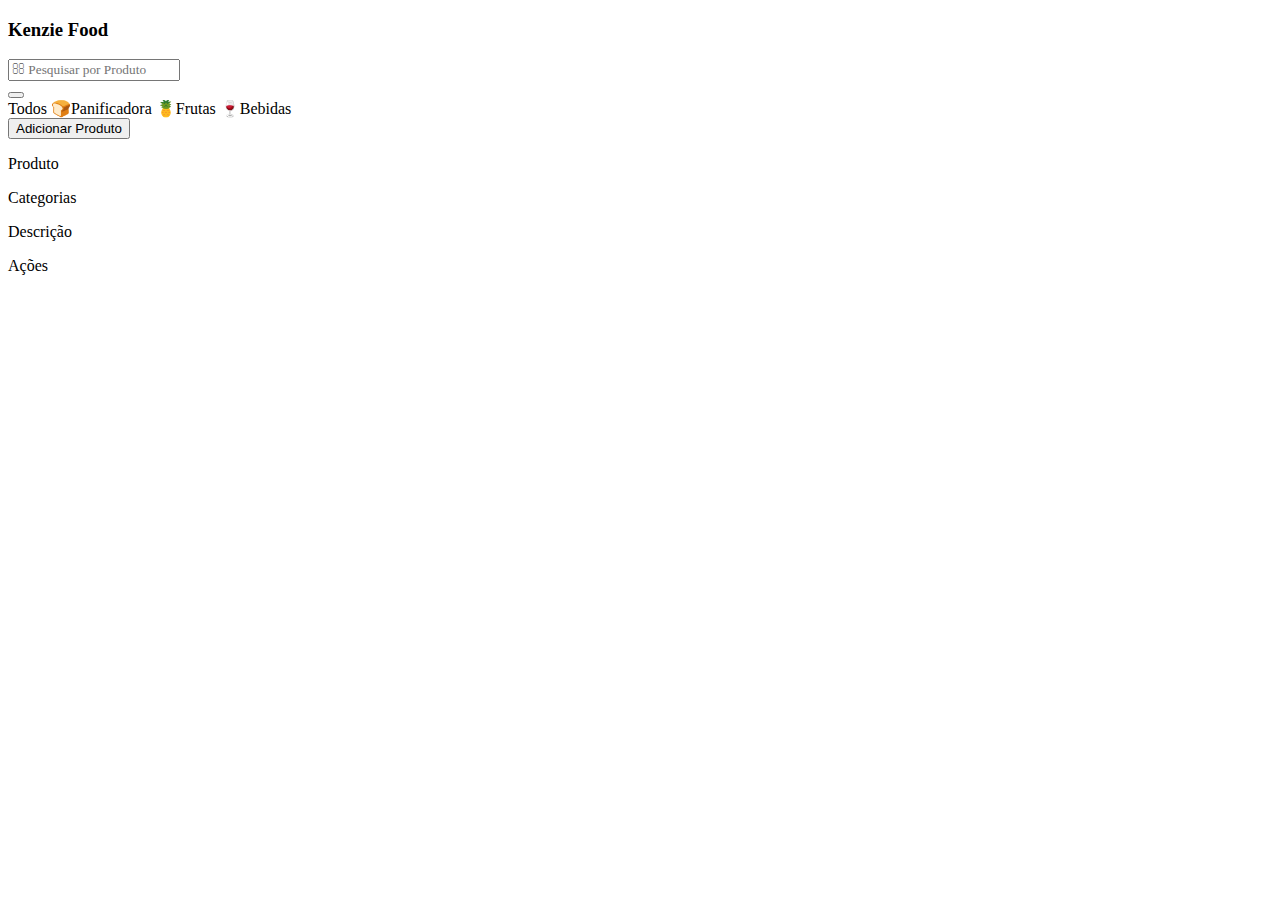
==== src/pages/dashboard.html @ 9c1a009a "Dashboard HTML CSS versao final" ====
<!DOCTYPE html>
<html lang="en">
  <head>
    <meta charset="UTF-8" />
    <meta http-equiv="X-UA-Compatible" content="IE=edge" />
    <meta name="viewport" content="width=device-width, initial-scale=1.0" />
    <link
      rel="stylesheet"
      href="https://cdnjs.cloudflare.com/ajax/libs/font-awesome/6.1.1/css/all.min.css"
      integrity="sha512-KfkfwYDsLkIlwQp6LFnl8zNdLGxu9YAA1QvwINks4PhcElQSvqcyVLLD9aMhXd13uQjoXtEKNosOWaZqXgel0g=="
      crossorigin="anonymous"
      referrerpolicy="no-referrer"
    />
    <link rel="stylesheet" href="../styles/dashboard.css" />
    <title>Dashboard-CAPSTONE-M2</title>
  </head>
  <body>
    <header class="header">
      <nav class="nav">
        <div class="logo-container">
          <h3 class="logo">Kenzie <span class="span-logo">Food</span></h3>
          <form action="submit" class="form-search" id="form-search">
            <input
              type="text"
              class="input-search"
              placeholder="&#xF002; Pesquisar por Produto"
              style="font-family: 'Poppins', FontAwesome"
            />
          </form>
          <button class="profile" id="profile"><i class="fas fa-user"></i></button>
        </div>

        <div class="container-filters">
          <div class="filters">
            <a class="filter selected" id="todos">Todos</a>
            <a class="filter" id="panificadora"><span>&#127838;</span>Panificadora</a>
            <a class="filter" id="frutas"><span>&#127821;</span>Frutas</a>
            <a class="filter" id="bebidas"><span>&#x1F377;</span>Bebidas</a>
          </div>
          <div class="container-add-product">
            <button class="add-product" id="add-product">Adicionar Produto</button>
          </div>
        </div>
      </nav>
    </header>

    <main>
      <section class="products">
        <div class="description">
          <p class="product">Produto</p>
          <p class="categorias">Categorias</p>
          <p class="descrições">Descrição</p>
          <p class="ações">Ações</p>
        </div>

        <div class="product-container">
          <!-- Produtos vao aqui dentro-->
          <!-- <div class="container">
            <div class="title-img">
              <img src="../img/Frame 5.png" class="img" />
              <p class="product-title">Panqueca de banana com aveia</p>
            </div>
            <div class="product-category">
              <span class="category">Bebidas</span><span class="category">Bebidas</span>
            </div>
            <p class="product-description">Esta receita serve muito bem duas pessoas...</p>
            <div class="product-actions">
              <i class="fa-solid fa-pen-to-square"></i><i class="fa-solid fa-trash"></i>
            </div>
          </div>
          <div class="container">
            <div class="title-img">
              <img src="../img/Frame 5.png" class="img" />
              <p class="product-title">Panqueca de banana com aveia</p>
            </div>
            <div class="product-category">
              <span class="category">Bebidas</span><span class="category">Bebidas</span>
            </div>
            <p class="product-description">Esta receita serve muito bem duas pessoas...</p>
            <div class="product-actions">
              <i class="fa-solid fa-pen-to-square"></i><i class="fa-solid fa-trash"></i>
            </div>
          </div>
          <div class="container">
            <div class="title-img">
              <img src="../img/Frame 5.png" class="img" />
              <p class="product-title">Panqueca de banana com aveia</p>
            </div>
            <div class="product-category">
              <span class="category">Bebidas</span><span class="category">Bebidas</span>
            </div>
            <p class="product-description">Esta receita serve muito bem duas pessoas...</p>
            <div class="product-actions">
              <i class="fa-solid fa-pen-to-square"></i><i class="fa-solid fa-trash"></i>
            </div>
          </div>
          <div class="container">
            <div class="title-img">
              <img src="../img/Frame 5.png" class="img" />
              <p class="product-title">Panqueca de banana com aveia</p>
            </div>
            <div class="product-category">
              <span class="category">Bebidas</span><span class="category">Bebidas</span>
            </div>
            <p class="product-description">Esta receita serve muito bem duas pessoas...</p>
            <div class="product-actions">
              <i class="fa-solid fa-pen-to-square"></i><i class="fa-solid fa-trash"></i>
            </div>
          </div>
        </div> -->
      </section>
    </main>

    <script type="module" src="../script/dashboard.js"></script>
  </body>
</html>
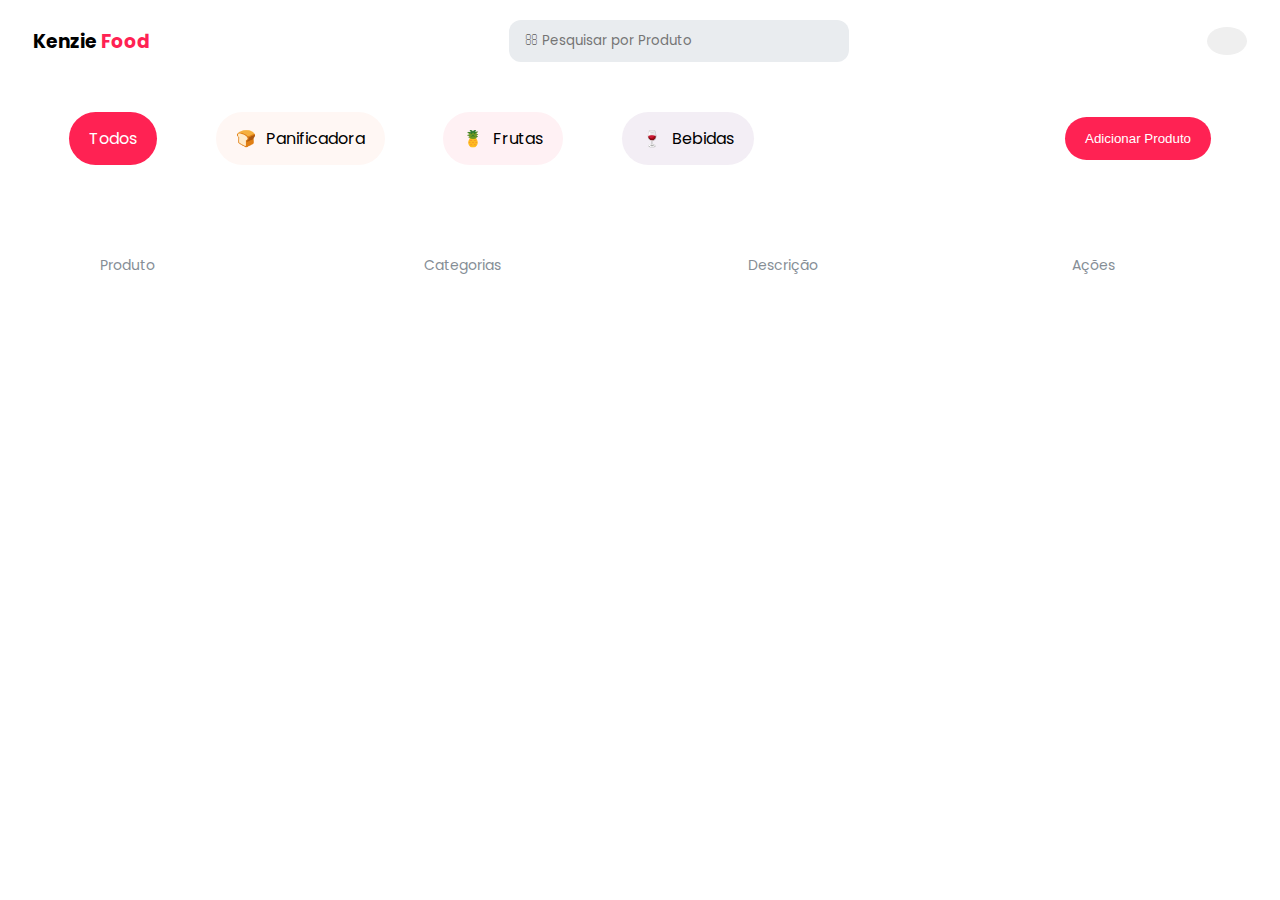
==== commit d5695b0a: "Renderização template Dashboard" ====
--- a/src/pages/dashboard.html
+++ b/src/pages/dashboard.html
@@ -53,7 +53,7 @@
           <p class="ações">Ações</p>
         </div>
 
-        <div class="product-container">
+        <div class="product-container" >
           <!-- Produtos vao aqui dentro-->
           <!-- <div class="container">
             <div class="title-img">
--- a/src/styles/dashboard.css
+++ b/src/styles/dashboard.css
@@ -0,0 +1,206 @@
+@import url('https://fonts.googleapis.com/css2?family=Poppins:ital,wght@0,100;0,200;0,300;0,400;0,600;0,700;1,300;1,500&display=swap');
+
+* {
+  padding: 0;
+  margin: 0;
+  border: 0;
+  box-sizing: border-box;
+  text-decoration: none;
+  list-style-type: none;
+}
+
+*::-webkit-scrollbar {
+  width: 8px;
+}
+
+*::-webkit-scrollbar-thumb {
+  background-color: #777;
+}
+
+body {
+  font-family: 'Poppins', sans-serif;
+  height: 100vh;
+}
+
+/* Mobile */
+
+.nav {
+  width: 100%;
+  display: flex;
+  flex-direction: column;
+  justify-content: center;
+  align-items: flex-start;
+  padding: 0 15px;
+}
+
+.logo-container {
+  width: 100%;
+  padding: 20px 18px 10px 18px;
+  display: flex;
+  justify-content: space-between;
+  align-items: center;
+  text-align: center;
+}
+
+.logo-container .span-logo {
+  color: #ff2253;
+}
+
+.profile {
+  padding: 14px 20px;
+  border-radius: 50%;
+  color: #777;
+  cursor: pointer;
+  font-size: 24px;
+}
+
+.menu-login:hover {
+  color: #fff;
+}
+
+.input-search {
+  background: #e9ecef;
+  padding: 11px 16px;
+  border-radius: 12px;
+  width: 340px;
+}
+
+.container-filters {
+  width: 100%;
+  padding: 40px 54px 20px 54px;
+  display: flex;
+  flex-wrap: nowrap;
+  justify-content: space-between;
+  align-items: center;
+  text-align: center;
+  gap: 15px;
+}
+
+.filters {
+  display: flex;
+  width: 60%;
+  justify-content: space-between;
+  align-items: center;
+}
+
+.filters .filter {
+  cursor: pointer;
+  display: flex;
+  gap: 10px;
+  padding: 14px 20px;
+  border-radius: 32px;
+}
+
+.filters .filter.selected {
+  background-color: #ff2253;
+  color: #fff;
+}
+
+.add-product {
+  cursor: pointer;
+  display: flex;
+  gap: 10px;
+  padding: 14px 20px;
+  border-radius: 32px;
+  color: #fff;
+  background: #ff2253;
+}
+
+.filters #panificadora {
+  background-color: #fff7f4;
+}
+.filters #panificadora:hover {
+  background-color: #ff2253;
+  color: #fff;
+}
+.filters #frutas {
+  background-color: #fff1f4;
+}
+.filters #frutas:hover {
+  background-color: #ff2253;
+  color: #fff;
+}
+.filters #bebidas {
+  background-color: #f3eef5;
+}
+.filters #bebidas:hover {
+  background-color: #ff2253;
+  color: #fff;
+}
+
+/* ----------------------------Main--------------------------------------- */
+
+.products {
+  display: flex;
+  flex-direction: column;
+  padding: 50px 80px;
+  gap: 20px;
+}
+
+.description {
+  color: #868e96;
+  display: grid;
+  padding: 20px;
+  grid-template-columns: 3fr 3fr 3fr 1fr;
+  font-size: 14px;
+  font-weight: 400;
+}
+
+.title-img {
+  display: flex;
+  gap: 3px;
+  align-items: center;
+}
+
+.img {
+  width: 32px;
+  height: 32px;
+  border-radius: 50%;
+}
+
+.product-container {
+  display: flex;
+  flex-direction: column;
+  gap: 15px;
+}
+
+.category {
+  color: #868e96;
+  background: #f8f9fa;
+  padding: 4px 8px;
+  border-radius: 8px;
+  margin-right: 6px;
+}
+
+.container {
+  font-size: 14px;
+  font-weight: 500;
+  padding: 16px;
+  justify-content: center;
+  align-items: center;
+  border: 2px solid #e9ecef;
+  border-radius: 12px;
+  display: grid;
+  grid-template-columns: 3fr 3fr 3fr 1fr;
+}
+
+.product-actions {
+  display: flex;
+  align-items: center;
+  justify-content: flex-start;
+  gap: 8px;
+  color: #868e96;
+}
+
+.product-actions i {
+  cursor: pointer;
+  font-size: 16px;
+  padding: 15px;
+  background-color: #f8f9fa;
+  border-radius: 50%;
+}
+
+.product-actions i:hover {
+  color: #555;
+  transition: all 0.3s;
+}
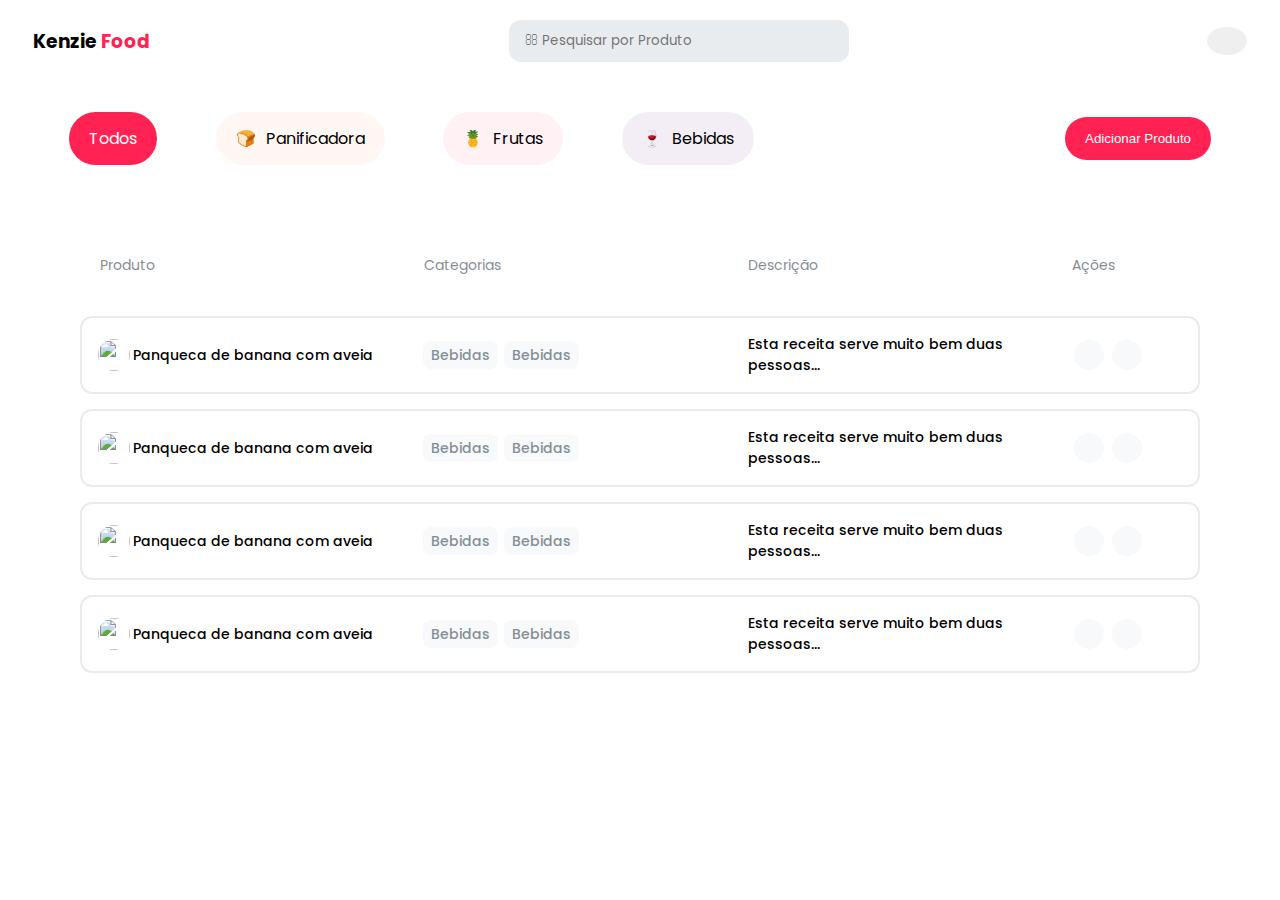
==== commit 2962efff: "carrinho de compras atualizado" ====
--- a/src/pages/dashboard.html
+++ b/src/pages/dashboard.html
@@ -19,14 +19,14 @@
       <nav class="nav">
         <div class="logo-container">
           <h3 class="logo">Kenzie <span class="span-logo">Food</span></h3>
-          <form action="submit" class="form-search" id="form-search">
+          <div class="form-search" id="form-search">
             <input
               type="text"
               class="input-search"
               placeholder="&#xF002; Pesquisar por Produto"
               style="font-family: 'Poppins', FontAwesome"
             />
-          </form>
+          </div>
           <button class="profile" id="profile"><i class="fas fa-user"></i></button>
         </div>
 
@@ -55,7 +55,7 @@
 
         <div class="product-container" >
           <!-- Produtos vao aqui dentro-->
-          <!-- <div class="container">
+          <div class="container">
             <div class="title-img">
               <img src="../img/Frame 5.png" class="img" />
               <p class="product-title">Panqueca de banana com aveia</p>
@@ -107,7 +107,7 @@
               <i class="fa-solid fa-pen-to-square"></i><i class="fa-solid fa-trash"></i>
             </div>
           </div>
-        </div> -->
+        </div>
       </section>
     </main>
 
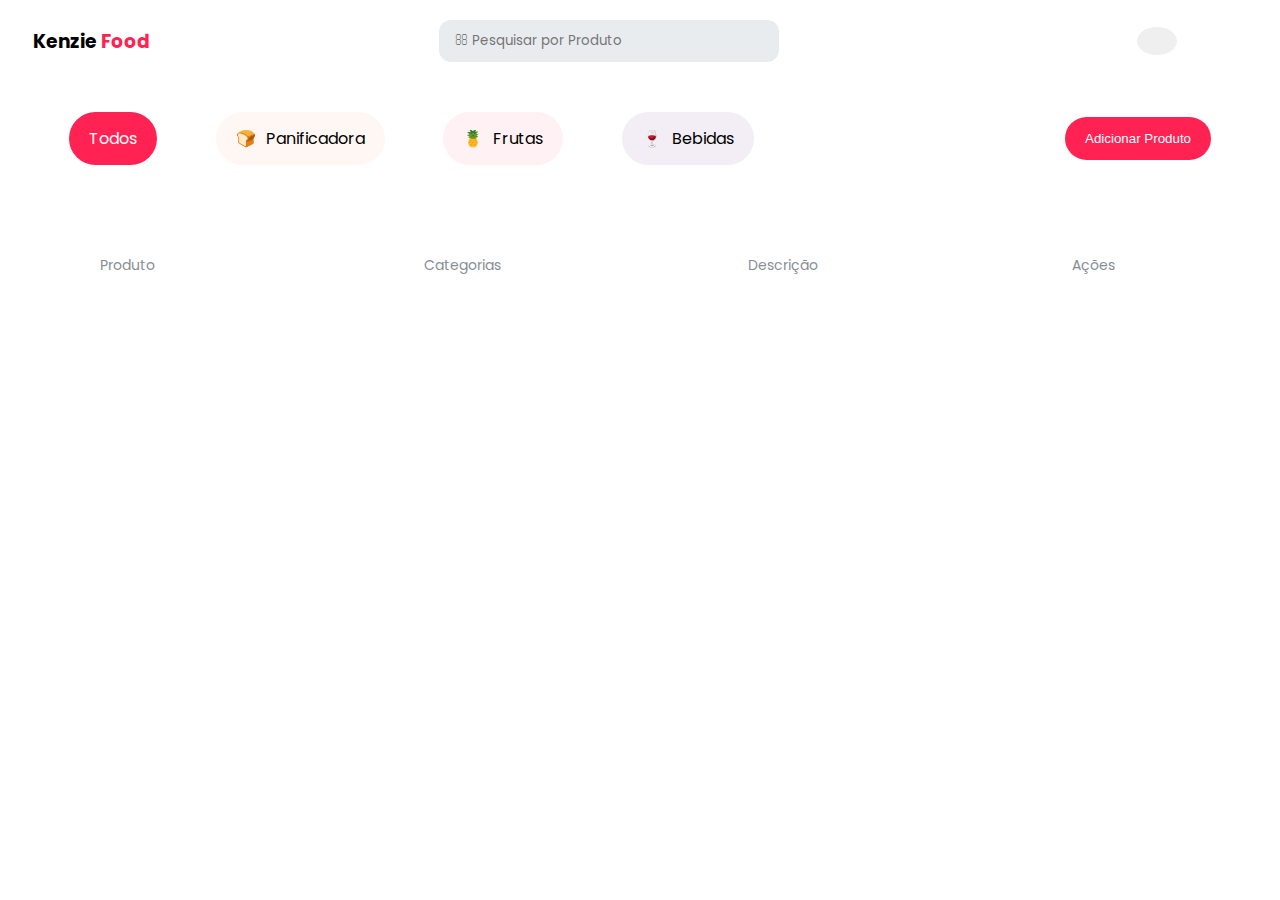
==== commit c4498b58: "Merge branch 'development' of github.com:Kenzie-Academy-Brasil-Developers/api-kenziefood-m2-Stentzle" ====
--- a/src/pages/dashboard.html
+++ b/src/pages/dashboard.html
@@ -27,7 +27,12 @@
               style="font-family: 'Poppins', FontAwesome"
             />
           </div>
-          <button class="profile" id="profile"><i class="fas fa-user"></i></button>
+          <div class="btn-profile-container">
+            <button class="profile" id="profile"><i class="fas fa-user"></i></button>
+            <div class="div-links display-none">
+              <a class="link" href="../../index.html" id="pagina-inicial">Pagina Inicial</a>
+            </div>
+          </div>
         </div>
 
         <div class="container-filters">
@@ -53,62 +58,34 @@
           <p class="ações">Ações</p>
         </div>
 
-        <div class="product-container" >
+        <div class="product-container">
           <!-- Produtos vao aqui dentro-->
-          <div class="container">
-            <div class="title-img">
-              <img src="../img/Frame 5.png" class="img" />
-              <p class="product-title">Panqueca de banana com aveia</p>
-            </div>
-            <div class="product-category">
-              <span class="category">Bebidas</span><span class="category">Bebidas</span>
-            </div>
-            <p class="product-description">Esta receita serve muito bem duas pessoas...</p>
-            <div class="product-actions">
-              <i class="fa-solid fa-pen-to-square"></i><i class="fa-solid fa-trash"></i>
-            </div>
-          </div>
-          <div class="container">
-            <div class="title-img">
-              <img src="../img/Frame 5.png" class="img" />
-              <p class="product-title">Panqueca de banana com aveia</p>
-            </div>
-            <div class="product-category">
-              <span class="category">Bebidas</span><span class="category">Bebidas</span>
-            </div>
-            <p class="product-description">Esta receita serve muito bem duas pessoas...</p>
-            <div class="product-actions">
-              <i class="fa-solid fa-pen-to-square"></i><i class="fa-solid fa-trash"></i>
-            </div>
-          </div>
-          <div class="container">
-            <div class="title-img">
-              <img src="../img/Frame 5.png" class="img" />
-              <p class="product-title">Panqueca de banana com aveia</p>
-            </div>
-            <div class="product-category">
-              <span class="category">Bebidas</span><span class="category">Bebidas</span>
-            </div>
-            <p class="product-description">Esta receita serve muito bem duas pessoas...</p>
-            <div class="product-actions">
-              <i class="fa-solid fa-pen-to-square"></i><i class="fa-solid fa-trash"></i>
-            </div>
-          </div>
-          <div class="container">
-            <div class="title-img">
-              <img src="../img/Frame 5.png" class="img" />
-              <p class="product-title">Panqueca de banana com aveia</p>
-            </div>
-            <div class="product-category">
-              <span class="category">Bebidas</span><span class="category">Bebidas</span>
-            </div>
-            <p class="product-description">Esta receita serve muito bem duas pessoas...</p>
-            <div class="product-actions">
-              <i class="fa-solid fa-pen-to-square"></i><i class="fa-solid fa-trash"></i>
-            </div>
-          </div>
+
         </div>
       </section>
+
+      <aside class="container-popup display-none" id="popup-novoProduto">
+        <div class="title-popup">
+          <h4 class="h4-popup">Cadastrar novo produto</h4>
+          <button class="btn-popup" id="close-novoProduto">
+            <i class="fa fa-window-close" aria-hidden="true"></i>
+          </button>
+        </div>
+
+        <form action="" class="form" id="form-">
+          <input class="form-input" type="text" placeholder="Nome do produto" required />
+          <input class="form-input" type="text" placeholder="Descricao" required />
+          <label for="Categoria">Selecione a Categoria:</label>
+          <select name="" id="select-form-novoProduto">
+            <option value="Panificadora">Panificadora</option>
+            <option value="Frutas">Frutas</option>
+            <option value="Bebidas">Bebidas</option>
+          </select>
+          <input class="form-input" type="number" placeholder="Valor do Produto" required />
+          <input class="form-input" type="text" placeholder="Link da imagem" required />
+          <button type="submit" class="form-submit-btn">Cadastrar Produto</button>
+        </form>
+      </aside>
     </main>
 
     <script type="module" src="../script/dashboard.js"></script>
--- a/src/styles/dashboard.css
+++ b/src/styles/dashboard.css
@@ -204,3 +204,145 @@
   color: #555;
   transition: all 0.3s;
 }
+
+/* Referente a utilizacao da Api */
+
+.btn-profile-container {
+  position: relative;
+  display: flex;
+  flex-direction: column;
+  align-items: center;
+  width: 180px;
+}
+
+.profile {
+  padding: 14px 20px;
+  border-radius: 50%;
+
+  cursor: pointer;
+  font-size: 24px;
+  transition: all 0.3s;
+}
+
+.div-links {
+  display: flex;
+  flex-direction: column;
+  align-items: center;
+  justify-content: center;
+  background-color: #e9ecef;
+  margin-top: 55px;
+  padding: 15px;
+  position: fixed;
+}
+
+.link {
+  font-size: 20px;
+  width: 100%;
+  padding: 10px;
+  background: none;
+  transition: all 0.4s;
+}
+
+.link:hover {
+  background: #777;
+  color: #fff;
+}
+
+/* -------------------- formularios */
+
+.container-popup {
+  position: fixed;
+  top: 50%;
+  left: 50%;
+  transform: translate(-50%, -50%);
+  width: 380px;
+  height: 600px;
+  border-radius: 12px;
+  display: flex;
+  flex-direction: column;
+  justify-content: space-between;
+  align-items: flex-start;
+  background-color: #fff;
+  z-index: 2;
+  border: 2px solid #000;
+  text-align: center;
+}
+
+.title-popup {
+  border-top-left-radius: 12px;
+  border-top-right-radius: 12px;
+  width: 100%;
+  padding: 0 15px;
+  display: flex;
+  justify-content: space-between;
+  align-items: center;
+  height: 70px;
+  background: #f8f9fa;
+}
+
+.title-popup .btn-popup {
+  font-size: 22px;
+  background: #f8f9fa;
+  cursor: pointer;
+}
+
+.form {
+  padding: 15px;
+  width: 100%;
+  height: 100%;
+  display: flex;
+  flex-direction: column;
+  justify-content: space-around;
+  align-items: center;
+}
+
+.form label {
+  font-size: 18px;
+}
+
+.form select {
+  outline: none;
+  border: 3px #ff2253 solid;
+  border-radius: 12px;
+}
+
+.form input {
+  padding: 12px 16px;
+  background-color: #f8f9fa;
+  border-radius: 12px;
+  border: 1.5px solid #dee2e6;
+}
+
+.form .form-submit-btn {
+  padding: 15px 20px;
+  border-radius: 32px;
+  width: 75%;
+  background-color: #ff2253;
+  color: #fff;
+  cursor: pointer;
+  transition: all 0.5s;
+}
+
+.form .form-submit-btn:hover {
+  color: #000;
+  background-color: #fc0c40;
+}
+
+.link-redirecionamento {
+  width: 100%;
+  border-bottom-left-radius: 12px;
+  border-bottom-right-radius: 12px;
+  color: rgb(72, 72, 222);
+  padding: 20px;
+  margin-left: auto;
+  background: #f8f9fa;
+  font-size: 16px;
+}
+
+.link-redirecionamento:hover {
+  color: #ff2253;
+}
+/* display-none sempre por ultimo plz */
+.display-none {
+  display: none !important;
+}
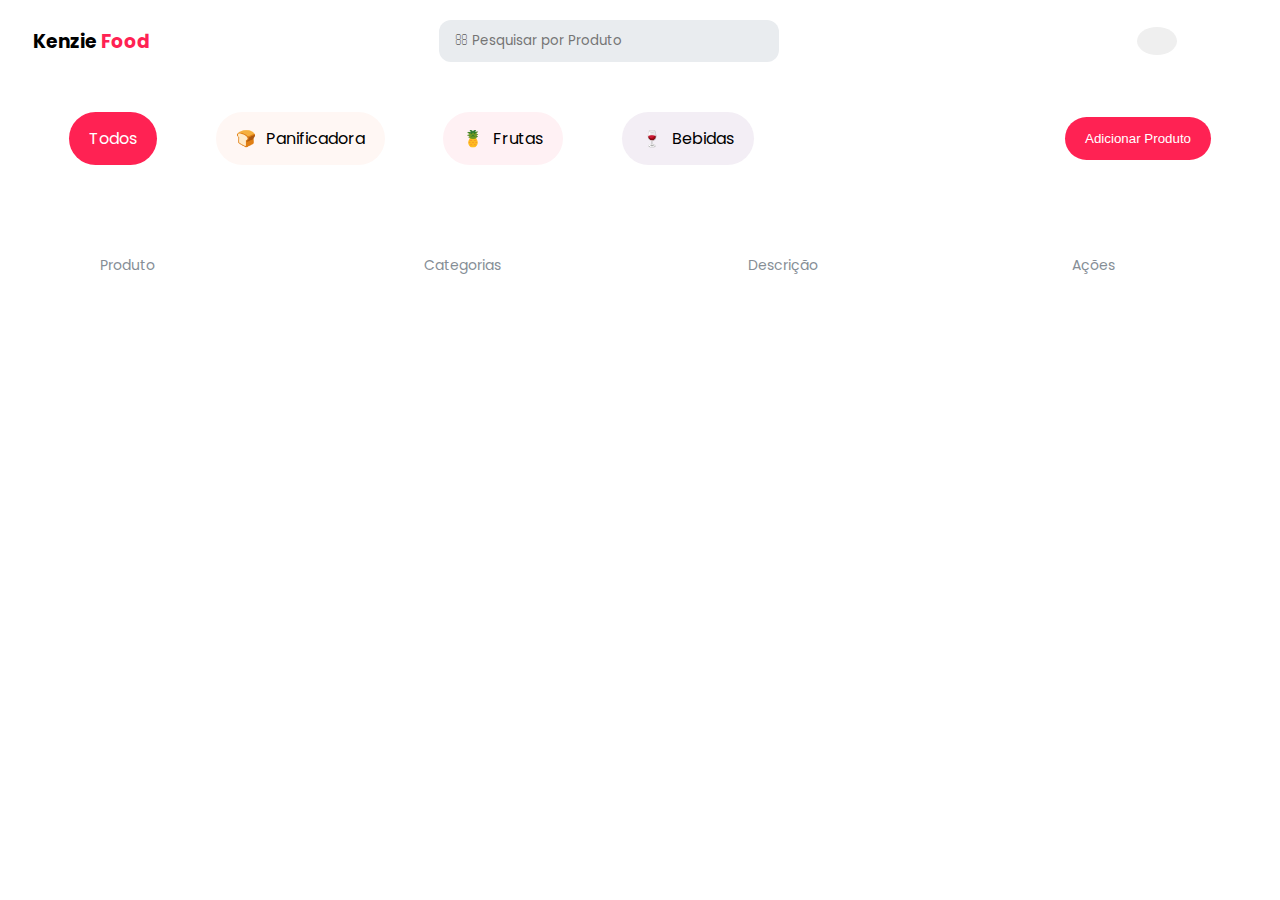
==== commit 92abaf01: "Merge branch 'development' into feature_popupDelete" ====
--- a/src/pages/dashboard.html
+++ b/src/pages/dashboard.html
@@ -86,6 +86,20 @@
           <button type="submit" class="form-submit-btn">Cadastrar Produto</button>
         </form>
       </aside>
+
+      <aside class="delete-popup display-none" id="delete-popup">
+        <div class="nav-delete">
+          <h5>Exclusão do produto!</h5>
+          <button class="close-delete" id="close-delete">
+            <i class="fa fa-window-close" aria-hidden="true"></i>
+          </button>
+        </div>
+        <div class="content-delete">
+          <p id="text-delete">Tem certeza que deseja excluir este produto?</p>
+        </div>
+        <button class="btn-delete delete-sim">Sim</button>
+        <button class="btn-delete delete-nao">Não</button>
+      </aside>
     </main>
 
     <script type="module" src="../script/dashboard.js"></script>
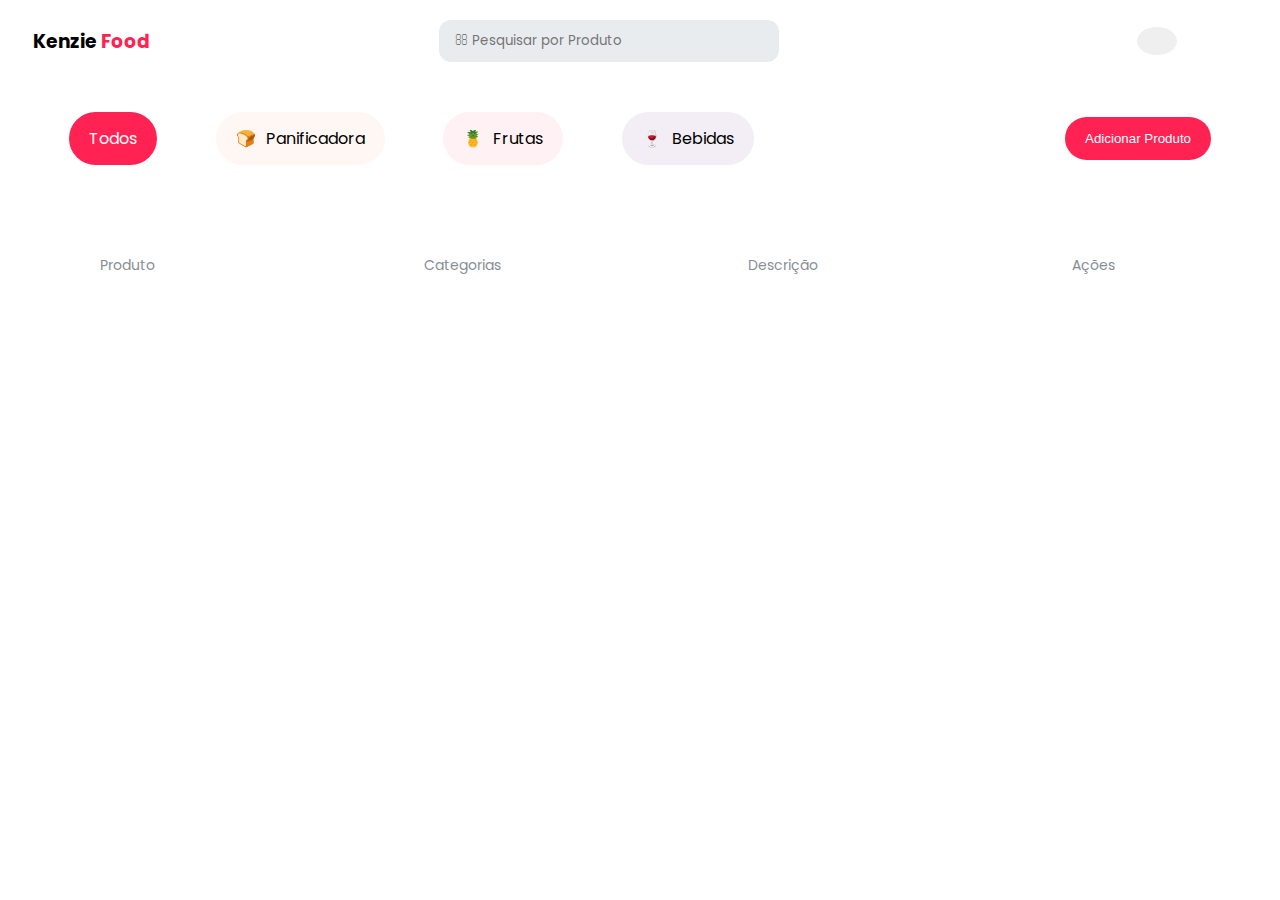
==== commit 302d3f64: "É possível alterar os produtos do dashboard" ====
--- a/src/pages/dashboard.html
+++ b/src/pages/dashboard.html
@@ -49,7 +49,7 @@
       </nav>
     </header>
 
-    <main>
+    <main id="main">
       <section class="products">
         <div class="description">
           <p class="product">Produto</p>
@@ -74,7 +74,7 @@
 
         <form action="" class="form" id="form-">
           <input class="form-input" type="text" placeholder="Nome do produto" required />
-          <input class="form-input" type="text" placeholder="Descricao" required />
+          <input class="form-input" type="text" placeholder="Descrição" required />
           <label for="Categoria">Selecione a Categoria:</label>
           <select name="" id="select-form-novoProduto">
             <option value="Panificadora">Panificadora</option>
@@ -84,6 +84,30 @@
           <input class="form-input" type="number" placeholder="Valor do Produto" required />
           <input class="form-input" type="text" placeholder="Link da imagem" required />
           <button type="submit" class="form-submit-btn">Cadastrar Produto</button>
+        </form>
+      </aside>
+
+      <aside class="container-popup display-none" id="popup-editar">
+        <div class="title-popup">
+          <h4 class="h4-popup">Editar Produto</h4>
+          <button class="btn-popup" id="close-editar">
+            <i class="fa fa-window-close" aria-hidden="true"></i>
+          </button>
+        </div>
+
+        <form action="" class="form" id="form-">
+          <input class="form-input" type="text" placeholder="Nome do produto" required />
+          <input class="form-input" type="text" placeholder="Descrição" required />
+          <label for="Categoria">Selecione a Categoria:</label>
+          <select name="" id="select-form-editar">
+            <option value="Panificadora">Panificadora</option>
+            <option value="Frutas">Frutas</option>
+            <option value="Bebidas">Bebidas</option>
+          </select>
+          <input class="form-input" type="number" placeholder="Valor do Produto" required />
+          <input class="form-input" type="text" placeholder="Link da imagem" required />
+          <button type="submit" class="form-submit-btn" id="editar">Salvar Alterações</button>
+          <button type="submit" class="form-submit-btn" id="excluir">Excluir</button>
         </form>
       </aside>
 
--- a/src/styles/dashboard.css
+++ b/src/styles/dashboard.css
@@ -342,6 +342,69 @@
 .link-redirecionamento:hover {
   color: #ff2253;
 }
+
+/* Delete -----------------------------------*/
+.delete-popup {
+  transform: translate(-50%, -50%);
+  position: fixed;
+  top: 50%;
+  left: 50%;
+  height: 250px;
+  width: 400px;
+  border-radius: 12px;
+  border: 1.5px solid #000;
+  z-index: 10;
+}
+
+.nav-delete {
+  background: #f8f9fa;
+  padding: 12px 24px;
+  display: flex;
+  justify-content: space-between;
+  align-items: center;
+  border-bottom: 1.5px solid #000;
+  border-top-left-radius: 12px;
+  border-top-right-radius: 12px;
+}
+
+.close-delete {
+  background-color: #f8f9fa;
+  cursor: pointer;
+  font-size: 26px;
+}
+.close-delete i {
+  color: #ff2253;
+}
+.content-delete {
+  height: 65%;
+  display: flex;
+  text-align: center;
+  align-items: center;
+  padding: 4px 10px;
+  justify-content: center;
+}
+
+.btn-delete {
+  background-color: #f8f9fa;
+  cursor: pointer;
+  margin-right: 15px;
+  position: relative;
+  width: 30%;
+  left: 69px;
+  bottom: 35px;
+  padding: 15px 20px;
+  border-radius: 32px;
+  transition: all 0.5s;
+}
+
+.delete-sim:hover {
+  color: rgb(42, 185, 42);
+}
+
+.delete-nao:hover {
+  color: #fc0c40;
+}
+
 /* display-none sempre por ultimo plz */
 .display-none {
   display: none !important;
